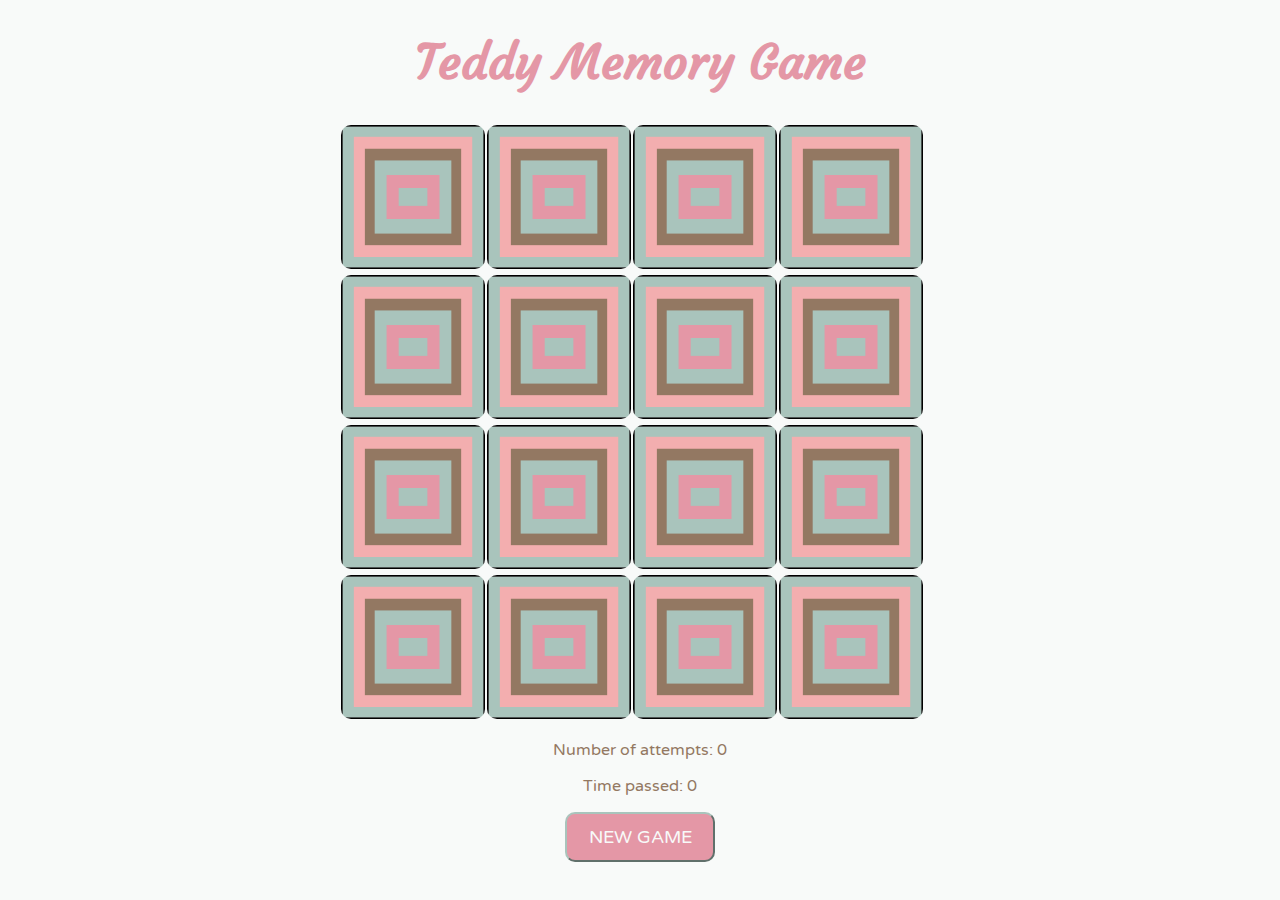
==== game.html @ f9a1d7f3 "Move game to game.html and add links on index.html" ====
<!DOCTYPE html>
<html lang="en">

<head>
    <meta charset="UTF-8">
    <meta http-equiv="X-UA-Compatible" content="IE=edge">
    <meta name="viewport" content="width=device-width, initial-scale=1.0">

    <!-- Google Fonts-->
    <link href="https://fonts.googleapis.com/css2?family=Courgette&family=Permanent+Marker&family=Varela+Round&display=swap" rel="stylesheet">
    <title>Teddy Memory Game</title>

    <link rel="stylesheet" href="assets/css/style.css">
</head>

<body>
    <h1 class="heading"><a href="index.html" id="logo">
        Teddy Memory Game
    </a></h1>

    <div class="card-area">
        
    </div>

    <div class="score-area">
        <p class="scores">Number of attempts: <span id="attempts">0</span></p>
        <p class="time">Time passed: <span id="seconds">0</span></p>
    </div>

    <button id="btn" class="new-game">NEW GAME</button>

    <script src="assets/js/script.js"></script>     
</body>
</html>
---- assets/css/style.css ----
body {
    background: #f8faf9;
    color:#937862;
    font-family: 'Varela Round', sans-serif;
    text-align: center;
}

h1 {
    color:#e497a6;
    font-family: 'Courgette', cursive;
    font-size: 48px;
    text-align: center;
}

.new-game {
    background-color: #e497a6;
    color: #f8faf9;
    font-family: 'Varela Round', sans-serif;
    font-size: large;
    width: 150px;
    height: 50px;
    border-radius: 10px;
    border-color: #a9c4bc;
}

.card-area {
    width: 600px; 
    height: 600px; 
    display: flex; 
    flex-wrap: wrap; 
    margin: 0 auto;
}

img {
    width: 24%;
    height: 24%;
    margin: 1px 1px;
    transform-style: preserve-3d;
    transition: transform 0.5s;
    border-radius: 10px;
}

img.turn {
    transform: rotateY(180deg);
    
}

a { 
    text-decoration: none;
    color: #e497a6;
}

/* Media querie for screens smaller than 700px */
@media screen and (max-width: 700px) {
    .card-area {
        width: 90%;
        height: auto;
    }
}
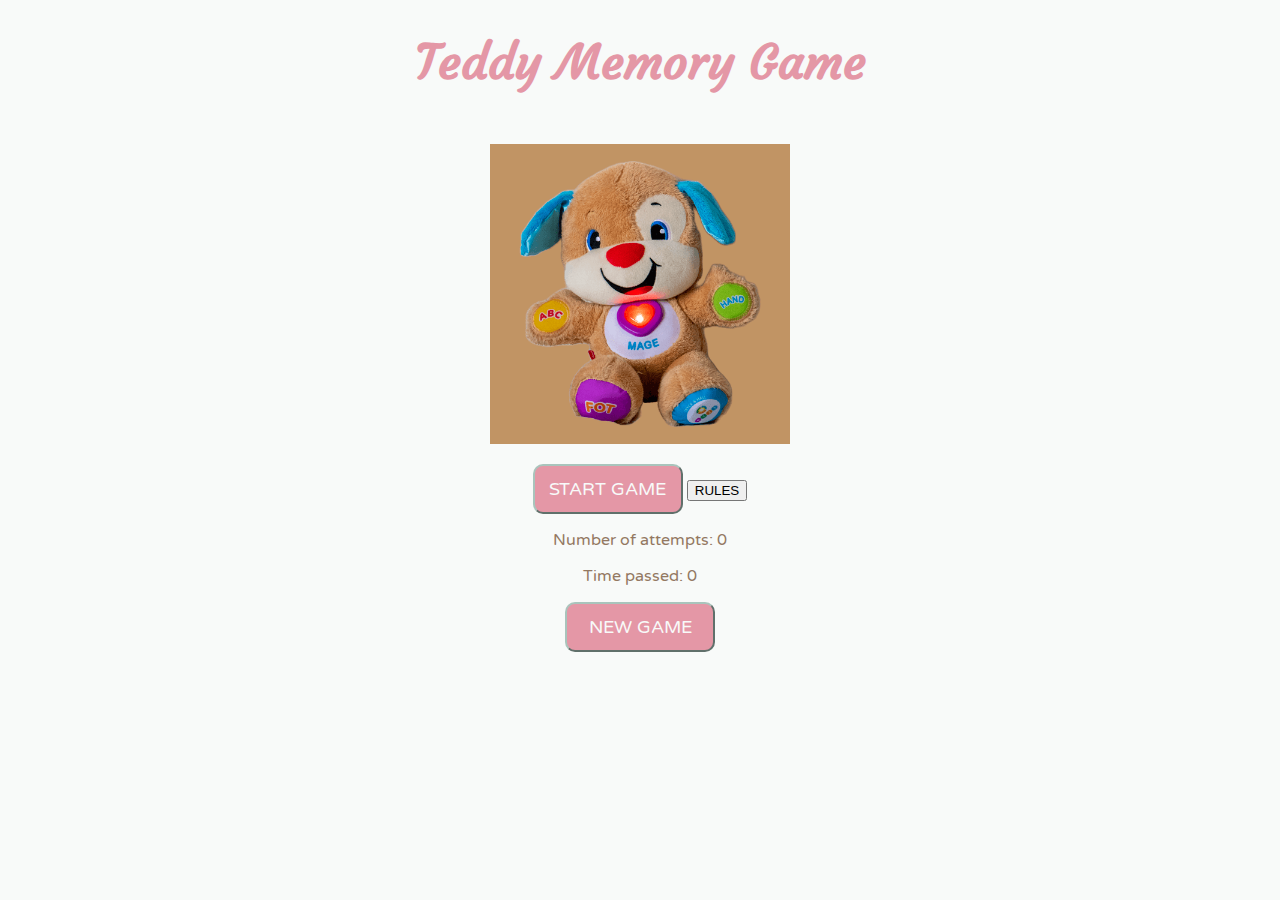
==== commit 0b39d5e7: "Change the game to stay in one html page and hide the div that is not active" ====
--- a/game.html
+++ b/game.html
@@ -22,6 +22,27 @@
         
     </div>
 
+    <!-- Content before game starts-->
+    <div id="menu">
+        <img src="assets/images/bear.png" alt="Card with bear" id="start-image">
+
+        <button id="start-game" class="new-game" onclick="window.location.href='game.html';">START GAME</button>
+        <button id="rulesBtn">RULES</button>
+
+        <div id="rulesModal" class="modal">
+
+        <!-- Modal content -->
+            <div class="modal-content">
+                <span class="close">&times;</span>
+                <h2>Teddy Memory Game Instructions</h2>
+                <p>The aim for this game is to find matching pairs. Each turn you have two clicks, if you find a pair the cards will stay open,
+                otherwise it will turn back and you can try again. When all pairs are found you have completed the game and will be noticed
+                how many attempts you needed and how long time it took.</p>
+                <p>Have fun and good luck!</p>
+            </div>
+      
+        </div>
+    </div>
     <div class="score-area">
         <p class="scores">Number of attempts: <span id="attempts">0</span></p>
         <p class="time">Time passed: <span id="seconds">0</span></p>
--- a/assets/css/style.css
+++ b/assets/css/style.css
@@ -50,6 +50,54 @@
     color: #e497a6;
 }
 
+#start-image {
+    width: 300px;
+    height: 300px;
+    display: flex; 
+    flex-wrap: wrap; 
+    margin: 0 auto;
+    padding: 20px;
+    border-radius: 15px;
+}
+
+/* The Modal (background) */
+.modal {
+    display: none; /* Hidden by default */
+    position: fixed; /* Stay in place */
+    z-index: 1; /* Sit on top */
+    left: 0;
+    top: 0;
+    width: 100%; /* Full width */
+    height: 100%; /* Full height */
+    overflow: auto; /* Enable scroll if needed */
+    background-color: rgb(0,0,0); /* Fallback color */
+    background-color: rgba(0,0,0,0.4); /* Black w/ opacity */
+  }
+  
+  /* Modal Content/Box */
+  .modal-content {
+    background-color: #fefefe;
+    margin: 15% auto; /* 15% from the top and centered */
+    padding: 20px;
+    border: 1px solid #888;
+    width: 80%; /* Could be more or less, depending on screen size */
+  }
+  
+  /* The Close Button */
+  .close {
+    color: #aaa;
+    float: right;
+    font-size: 28px;
+    font-weight: bold;
+  }
+  
+  .close:hover,
+  .close:focus {
+    color: black;
+    text-decoration: none;
+    cursor: pointer;
+  }
+
 /* Media querie for screens smaller than 700px */
 @media screen and (max-width: 700px) {
     .card-area {
